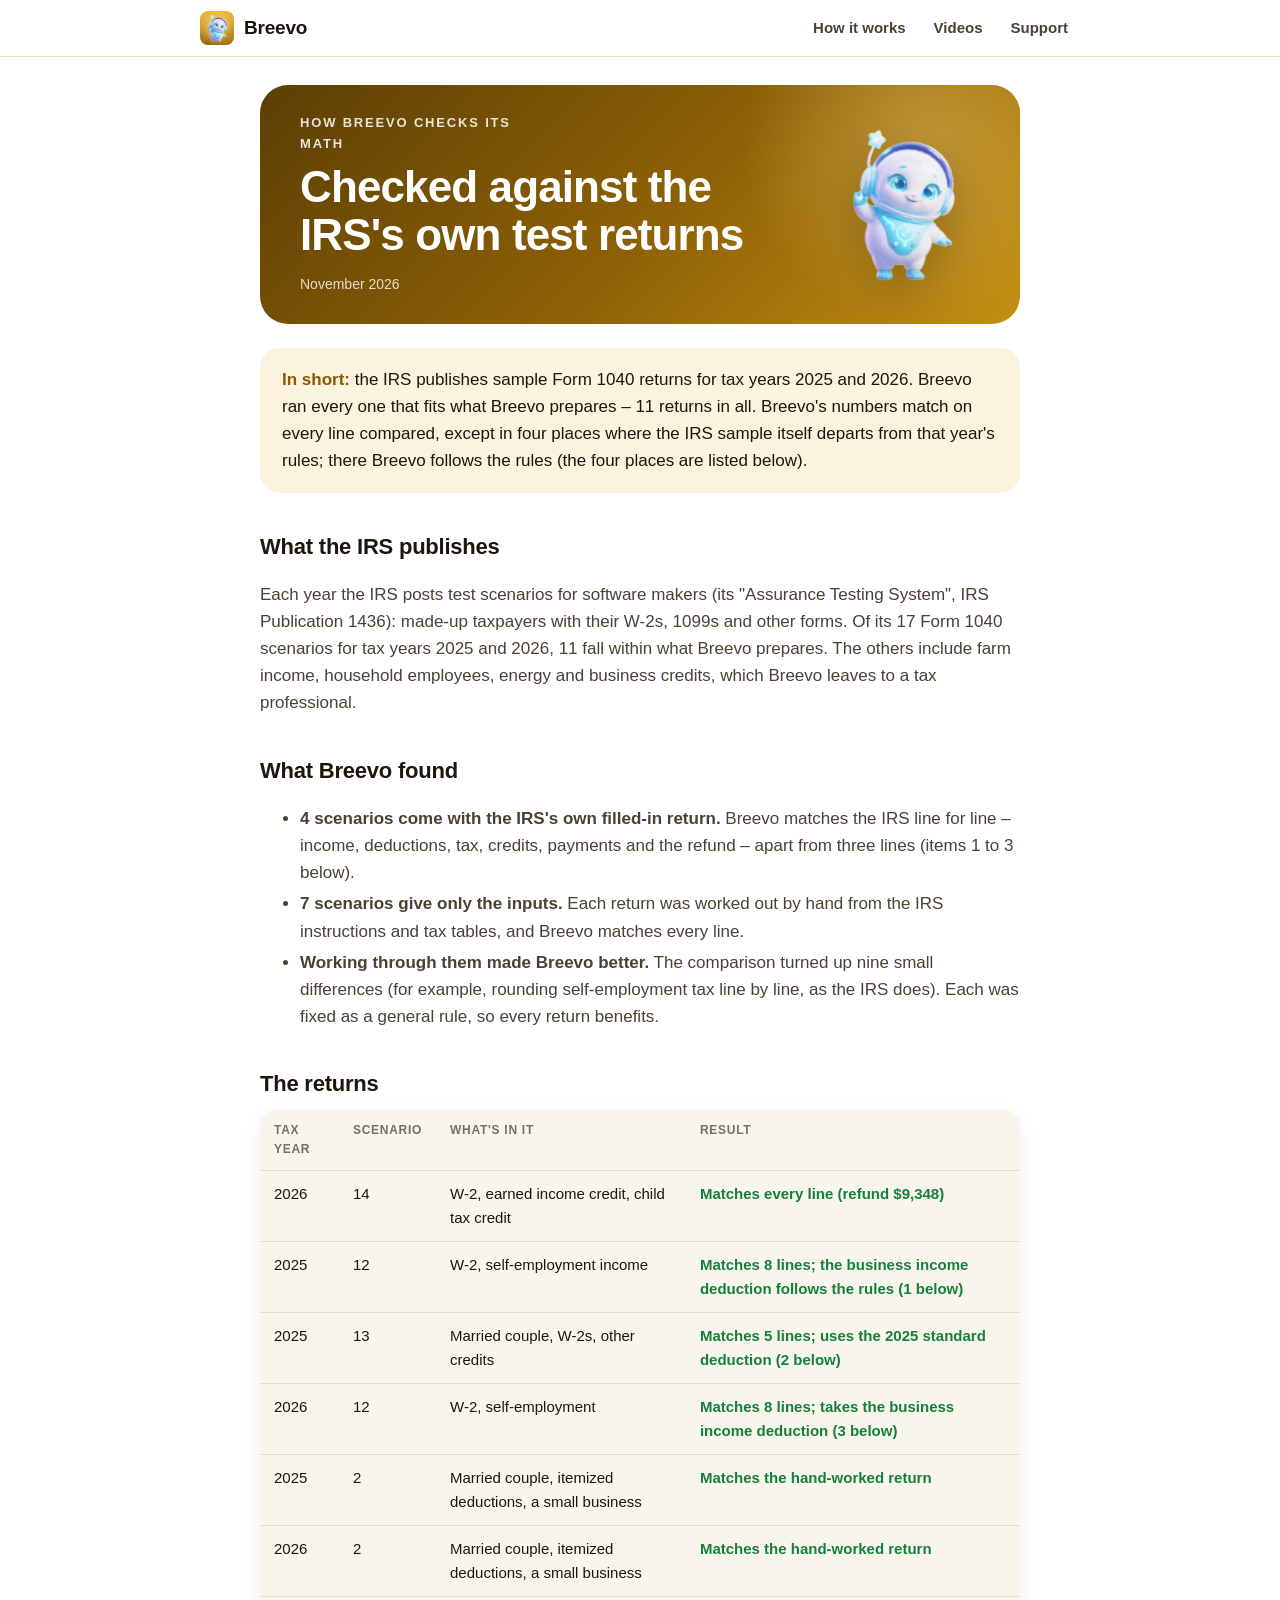
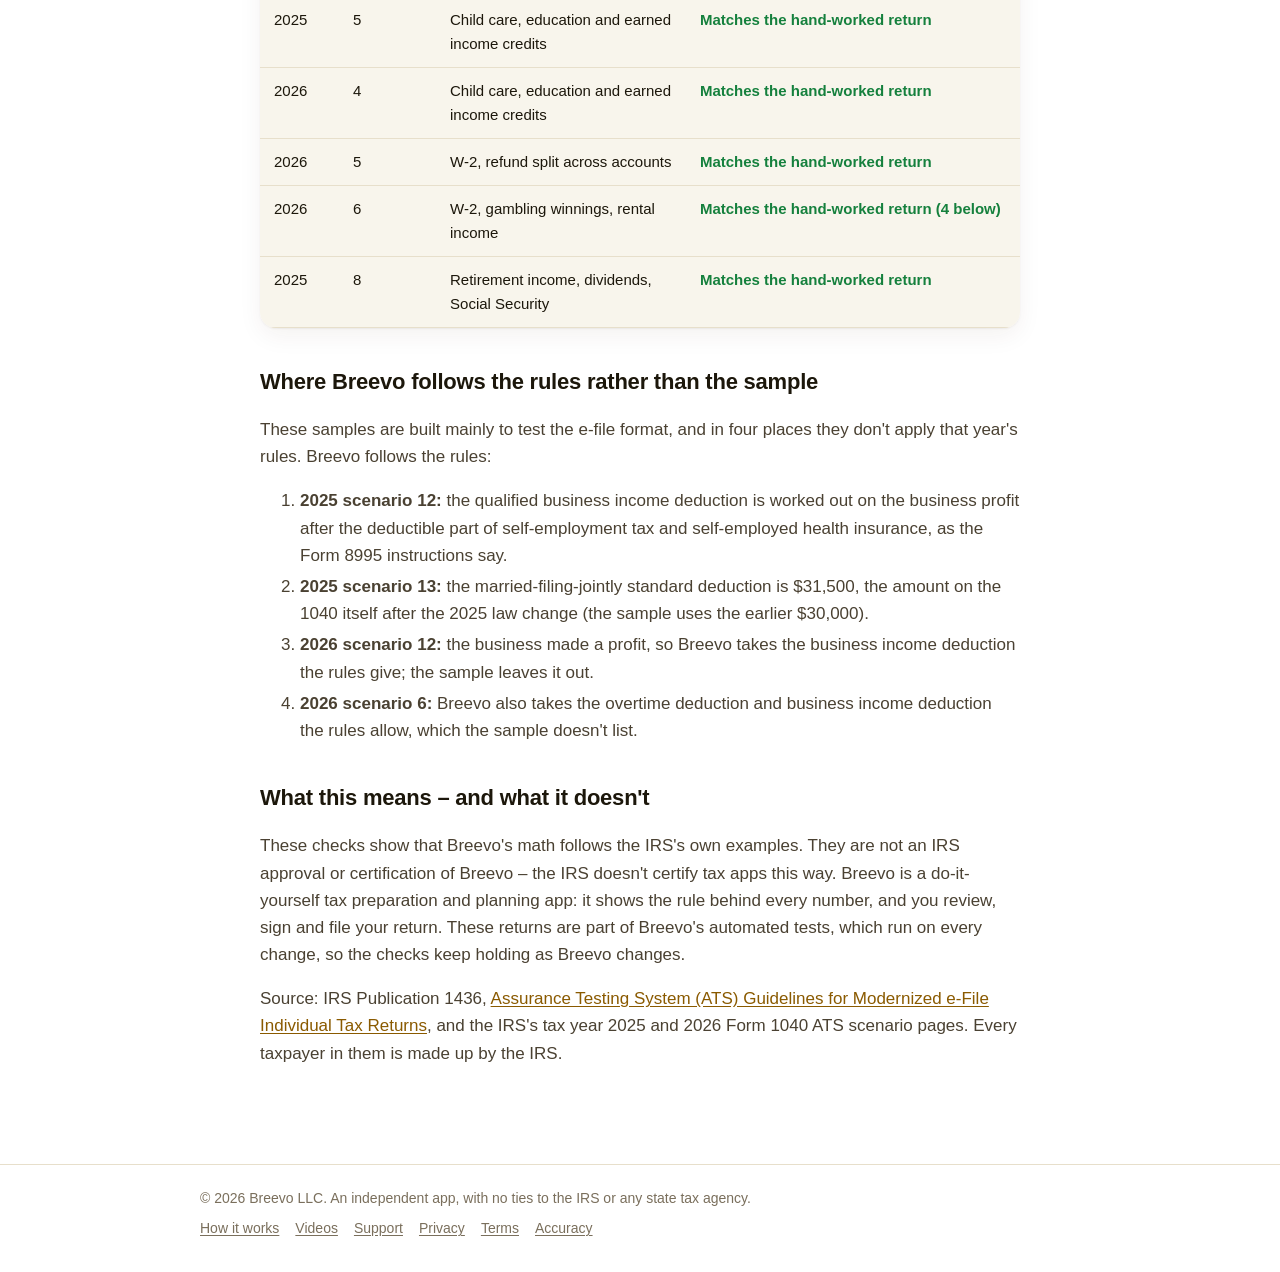
==== accuracy.html @ 798fedae "Breevo's website: breevo.si" ====
<!DOCTYPE html>
<html lang="en">
<head>
<meta charset="utf-8">
<title>Breevo – Checked against the IRS's own test returns</title>
<meta name="viewport" content="width=device-width, initial-scale=1, viewport-fit=cover">
<meta name="theme-color" content="#8F6206">
<link rel="icon" href="img/icon.png">
<link rel="apple-touch-icon" href="img/icon.png">
<link rel="stylesheet" href="site.css">
</head>
<body>
<header class="top"><div class="in">
  <a class="brand" href="./"><img src="img/icon.png" alt="">Breevo</a>
  <nav><a href="how.html">How it works</a><a href="videos.html">Videos</a><a href="support.html">Support</a></nav>
</div></header>

<main>
  <section class="hero small">
    <div>
      <p class="eyebrow">How Breevo checks its math</p>
      <h1>Checked against the IRS's own test returns</h1>
      <p class="meta">November 2026</p>
    </div>
    <img class="mascot" src="img/breevo-thumbsup.png" alt="Breevo giving a thumbs up">
  </section>
  <div class="doc">

  <div class="callout">
    <strong>In short:</strong> the IRS publishes sample Form 1040 returns for tax years 2025 and 2026. Breevo ran every
    one that fits what Breevo prepares – 11 returns in all. Breevo's numbers match on every line compared, except
    in four places where the IRS sample itself departs from that year's rules; there Breevo follows the rules
    (the four places are listed below).
  </div>

  <h2>What the IRS publishes</h2>
  <p>Each year the IRS posts test scenarios for software makers (its "Assurance Testing System", IRS Publication
  1436): made-up taxpayers with their W-2s, 1099s and other forms. Of its 17 Form 1040 scenarios for tax years 2025
  and 2026, 11 fall within what Breevo prepares. The others include farm income, household employees,
  energy and business credits, which Breevo leaves to a tax professional.</p>

  <h2>What Breevo found</h2>
  <ul>
    <li><strong>4 scenarios come with the IRS's own filled-in return.</strong> Breevo matches the IRS line for line –
      income, deductions, tax, credits, payments and the refund – apart from three lines (items 1 to 3 below).</li>
    <li><strong>7 scenarios give only the inputs.</strong> Each return was worked out by hand from the IRS
      instructions and tax tables, and Breevo matches every line.</li>
    <li><strong>Working through them made Breevo better.</strong> The comparison turned up nine small differences
      (for example, rounding self-employment tax line by line, as the IRS does). Each was fixed as a general rule,
      so every return benefits.</li>

  </ul>

  <h2>The returns</h2>
  <div class="wrap">
  <table>
    <tr><th>Tax year</th><th>Scenario</th><th>What's in it</th><th>Result</th></tr>
    <tr><td>2026</td><td>14</td><td>W-2, earned income credit, child tax credit</td><td class="ok">Matches every line (refund $9,348)</td></tr>
    <tr><td>2025</td><td>12</td><td>W-2, self-employment income</td><td class="ok">Matches 8 lines; the business income deduction follows the rules (1 below)</td></tr>
    <tr><td>2025</td><td>13</td><td>Married couple, W-2s, other credits</td><td class="ok">Matches 5 lines; uses the 2025 standard deduction (2 below)</td></tr>
    <tr><td>2026</td><td>12</td><td>W-2, self-employment</td><td class="ok">Matches 8 lines; takes the business income deduction (3 below)</td></tr>
    <tr><td>2025</td><td>2</td><td>Married couple, itemized deductions, a small business</td><td class="ok">Matches the hand-worked return</td></tr>
    <tr><td>2026</td><td>2</td><td>Married couple, itemized deductions, a small business</td><td class="ok">Matches the hand-worked return</td></tr>
    <tr><td>2025</td><td>5</td><td>Child care, education and earned income credits</td><td class="ok">Matches the hand-worked return</td></tr>
    <tr><td>2026</td><td>4</td><td>Child care, education and earned income credits</td><td class="ok">Matches the hand-worked return</td></tr>
    <tr><td>2026</td><td>5</td><td>W-2, refund split across accounts</td><td class="ok">Matches the hand-worked return</td></tr>
    <tr><td>2026</td><td>6</td><td>W-2, gambling winnings, rental income</td><td class="ok">Matches the hand-worked return (4 below)</td></tr>
    <tr><td>2025</td><td>8</td><td>Retirement income, dividends, Social Security</td><td class="ok">Matches the hand-worked return</td></tr>
  </table>
  </div>

  <h2>Where Breevo follows the rules rather than the sample</h2>
  <p>These samples are built mainly to test the e-file format, and in four places they don't apply that year's
  rules. Breevo follows the rules:</p>
  <ol>
    <li><strong>2025 scenario 12:</strong> the qualified business income deduction is worked out on the business
      profit after the deductible part of self-employment tax and self-employed health insurance, as the Form 8995
      instructions say.</li>
    <li><strong>2025 scenario 13:</strong> the married-filing-jointly standard deduction is $31,500, the amount on the
      1040 itself after the 2025 law change (the sample uses the earlier $30,000).</li>
    <li><strong>2026 scenario 12:</strong> the business made a profit, so Breevo takes the business income deduction
      the rules give; the sample leaves it out.</li>
    <li><strong>2026 scenario 6:</strong> Breevo also takes the overtime deduction and business income deduction the
      rules allow, which the sample doesn't list.</li>
  </ol>

  <h2>What this means – and what it doesn't</h2>
  <p>These checks show that Breevo's math follows the IRS's own examples. They are not an IRS approval or
  certification of Breevo – the IRS doesn't certify tax apps this way. Breevo is a do-it-yourself tax preparation and
  planning app: it shows the rule behind every number, and you review, sign and file your return. These returns are
  part of Breevo's automated tests, which run on every change, so the checks keep holding as Breevo changes.</p>

  <p>Source: IRS Publication 1436, <a href="https://www.irs.gov/pub/irs-pdf/p1436.pdf">Assurance Testing System
  (ATS) Guidelines for Modernized e-File Individual Tax Returns</a>, and the IRS's tax year 2025 and 2026 Form 1040
  ATS scenario pages. Every taxpayer in them is made up by the IRS.</p>
  </div>
</main>

<footer class="site"><div class="in">
  <span>© 2026 Breevo LLC. An independent app, with no ties to the IRS or any state tax agency.</span>
  <span class="links"><a href="how.html">How it works</a><a href="videos.html">Videos</a><a href="support.html">Support</a><a href="privacy.html">Privacy</a><a href="terms.html">Terms</a><a href="accuracy.html">Accuracy</a></span>
</div></footer>

</body>
</html>
---- site.css ----
/* Breevo's web pages (breevo.si), in the app's default look: Mustard Gold. Colors are the app's own
   (Theme.swift, palette "gold"): gold fills with dark text, a deep gold result card, warm cream cards. */
:root {
  --page: #FFFFFF;
  --card: #F8F5EC;
  --sunken: #EFEADC;
  --tint: #FBF3DD;
  --ink: #1C170B;
  --ink-2: #4A4132;
  --muted: #7A6F5C;
  --accent: #8A5A00;          /* links and small gold text */
  --brand: #E3A626;           /* buttons */
  --on-brand: #1F1503;
  --hero-1: #5C3F05; --hero-2: #8F6206; --hero-3: #C48F12;
  --on-hero: #FFFFFF;
  --line: #E7DFCB;
  --ok: #15803D;
  --shadow: 0 1px 2px rgba(60, 40, 0, .06), 0 8px 24px rgba(60, 40, 0, .06);
  color-scheme: light;
}
@media (prefers-color-scheme: dark) {
  :root {
    --page: #000000; --card: #1A1810; --sunken: #2A261A; --tint: #2A2310;
    --ink: #FBF8F0; --ink-2: #D9D2C2; --muted: #A69C88;
    --accent: #F5C04A; --brand: #E3A626; --on-brand: #1F1503;
    --line: #332D1E; --ok: #4ADE80;
    --shadow: none;
    color-scheme: dark;
  }
}

* { box-sizing: border-box; }
html { -webkit-text-size-adjust: 100%; }
body {
  margin: 0; background: var(--page); color: var(--ink);
  font: 17px/1.6 -apple-system, BlinkMacSystemFont, "SF Pro Text", "Segoe UI", Roboto, Helvetica, Arial, sans-serif;
}
a { color: var(--accent); text-underline-offset: 2px; }
img { max-width: 100%; }

/* Top bar */
.top {
  position: sticky; top: 0; z-index: 10;
  background: color-mix(in srgb, var(--page) 88%, transparent);
  -webkit-backdrop-filter: saturate(180%) blur(16px); backdrop-filter: saturate(180%) blur(16px);
  border-bottom: 1px solid var(--line);
}
.top .in {
  max-width: 920px; margin: 0 auto; display: flex; align-items: center; justify-content: space-between; gap: 16px;
  padding: 10px max(20px, env(safe-area-inset-right)) 10px max(20px, env(safe-area-inset-left));
}
.brand { display: flex; align-items: center; gap: 10px; color: var(--ink); text-decoration: none; font-weight: 700; font-size: 19px; letter-spacing: -.01em; }
.brand img { width: 34px; height: 34px; border-radius: 8px; }
nav { display: flex; gap: 4px; flex-wrap: wrap; }
nav a { color: var(--ink-2); text-decoration: none; font-size: 15px; font-weight: 600; padding: 6px 12px; border-radius: 999px; }
nav a:hover { background: var(--card); }
nav a[aria-current="page"] { background: var(--tint); color: var(--accent); }

main { max-width: 920px; margin: 0 auto; padding: 28px max(20px, env(safe-area-inset-right)) 56px max(20px, env(safe-area-inset-left)); }

/* The gold hero card, like the app's result card, with Breevo beside it */
.hero {
  position: relative; overflow: hidden; border-radius: 28px; color: var(--on-hero);
  background: linear-gradient(135deg, var(--hero-1) 0%, var(--hero-2) 55%, var(--hero-3) 100%);
  display: grid; grid-template-columns: 1fr auto; align-items: center; gap: 8px;
  padding: 36px 36px 36px 40px; min-height: 260px;
}
.hero::after {   /* a soft light in the corner */
  content: ""; position: absolute; right: -80px; top: -120px; width: 360px; height: 360px; border-radius: 50%;
  background: radial-gradient(circle, rgba(255, 220, 140, .35), rgba(255, 220, 140, 0) 70%); pointer-events: none;
}
.hero .eyebrow { font-size: 13px; font-weight: 700; letter-spacing: .14em; text-transform: uppercase; opacity: .85; margin: 0 0 8px; }
.hero h1 { font-size: clamp(30px, 5vw, 44px); line-height: 1.1; letter-spacing: -.02em; margin: 0 0 12px; text-wrap: balance; }
.hero p { margin: 0; font-size: 18px; opacity: .92; max-width: 34ch; }
.hero .mascot { width: clamp(150px, 26vw, 230px); height: auto; position: relative; z-index: 1; filter: drop-shadow(0 12px 24px rgba(0,0,0,.25)); }
.hero.small { min-height: 200px; padding-top: 28px; padding-bottom: 28px; }
.hero.small .mascot { width: clamp(120px, 20vw, 170px); }
.hero .meta { margin-top: 14px; font-size: 14px; opacity: .8; }
@media (max-width: 560px) {
  .hero { grid-template-columns: 1fr; padding: 28px 24px 0; text-align: left; }
  .hero .mascot { justify-self: center; width: 170px; margin-top: 8px; }
  .hero.small .mascot { width: 130px; }
}

/* Buttons */
.btn {
  display: inline-flex; align-items: center; gap: 8px; text-decoration: none; font-weight: 700; font-size: 16px;
  background: var(--brand); color: var(--on-brand); padding: 12px 20px; border-radius: 999px;
}
.btn.light { background: rgba(255,255,255,.18); color: #fff; }
.hero .actions { margin-top: 20px; display: flex; gap: 10px; flex-wrap: wrap; }

/* Cards and sections */
.card { background: var(--card); border-radius: 20px; padding: 22px 24px; box-shadow: var(--shadow); }
.callout { background: var(--tint); border-radius: 20px; padding: 18px 22px; margin: 24px 0; }
.callout strong { color: var(--accent); }
.grid { display: grid; grid-template-columns: repeat(auto-fit, minmax(240px, 1fr)); gap: 14px; margin: 24px 0; }
.grid .card h3 { margin: 0 0 6px; font-size: 18px; }
.grid .card p { margin: 0; color: var(--ink-2); font-size: 15px; }
.eyebrow-dark { font-size: 13px; font-weight: 700; letter-spacing: .12em; text-transform: uppercase; color: var(--muted); margin: 36px 0 12px; }

/* Long pages (privacy, terms, accuracy) */
.doc { max-width: 720px; margin: 0 auto; }
.doc h2 { font-size: 22px; letter-spacing: -.01em; margin: 36px 0 8px; }
.doc p, .doc li { color: var(--ink-2); }
.doc li { margin: 4px 0; }

/* Questions and answers */
details { background: var(--card); border-radius: 16px; padding: 0 20px; margin: 10px 0; }
summary { cursor: pointer; list-style: none; font-weight: 650; padding: 16px 28px 16px 0; position: relative; }
summary::-webkit-details-marker { display: none; }
summary::after { content: "+"; position: absolute; right: 0; top: 13px; font-size: 22px; color: var(--accent); font-weight: 500; }
details[open] summary::after { content: "–"; }
details p { margin: 0 0 16px; color: var(--ink-2); }

/* Tables (accuracy page) */
.wrap { overflow-x: auto; border-radius: 16px; box-shadow: var(--shadow); }
table { border-collapse: collapse; width: 100%; background: var(--card); font-size: 15px; }
th, td { text-align: left; padding: 11px 14px; border-bottom: 1px solid var(--line); vertical-align: top; }
th { color: var(--muted); font-weight: 650; font-size: 12px; text-transform: uppercase; letter-spacing: .06em; }
td.ok { color: var(--ok); font-weight: 650; }

/* Footer */
footer.site { border-top: 1px solid var(--line); margin-top: 24px; }
footer.site .in {
  max-width: 920px; margin: 0 auto; color: var(--muted); font-size: 14px; display: flex; flex-wrap: wrap; gap: 8px 24px;
  justify-content: space-between; padding: 22px max(20px, env(safe-area-inset-right)) 32px max(20px, env(safe-area-inset-left));
}
footer.site a { color: var(--muted); }
footer.site .links { display: flex; gap: 16px; flex-wrap: wrap; }

/* A warm light behind Breevo on the gold card */
.hero .stage { position: relative; display: grid; place-items: center; }
.hero .stage::before {
  content: ""; position: absolute; width: 120%; aspect-ratio: 1; border-radius: 50%;
  background: radial-gradient(circle, rgba(255, 236, 170, .55) 0%, rgba(255, 214, 120, .18) 40%, rgba(255, 214, 120, 0) 68%);
}
.hero .spark { position: absolute; color: #FFE7A3; opacity: .9; font-size: 18px; }

/* Icons in tinted squares, like the app's cards */
.icon { width: 44px; height: 44px; border-radius: 13px; background: var(--tint); color: var(--accent); display: grid; place-items: center; margin-bottom: 12px; }
.icon svg { width: 24px; height: 24px; }

/* The app's own screens */
.screens { display: grid; grid-template-columns: repeat(3, 1fr); gap: 22px; margin: 8px 0 0; }
.screens figure { margin: 0; text-align: center; }
.phone {
  border-radius: 38px; overflow: hidden; border: 7px solid #15110A; background: #15110A;
  box-shadow: 0 2px 4px rgba(40, 25, 0, .10), 0 24px 48px rgba(90, 60, 0, .16);
  aspect-ratio: 600 / 1303; max-width: 260px; margin: 0 auto;
}
.phone img { display: block; width: 100%; height: 100%; object-fit: cover; object-position: top; }
.screens figcaption { margin-top: 14px; font-weight: 650; }
.screens figcaption span { display: block; font-weight: 400; color: var(--muted); font-size: 15px; }
@media (max-width: 720px) {
  .screens { grid-template-columns: none; grid-auto-flow: column; grid-auto-columns: 62%; overflow-x: auto;
             scroll-snap-type: x mandatory; padding: 4px 4px 12px; margin: 0 -4px; }
  .screens figure { scroll-snap-align: center; }
}

/* The app's privacy promise */
.promise { display: flex; gap: 14px; align-items: flex-start; background: color-mix(in srgb, var(--ok) 10%, var(--page));
           border-radius: 20px; padding: 18px 22px; margin: 28px 0; }
.promise svg { flex: none; width: 26px; height: 26px; color: var(--ok); margin-top: 2px; }
.promise strong { color: var(--ok); display: block; font-size: 17px; }
.promise p { margin: 2px 0 0; color: var(--ink-2); }

/* Long pages: the gold card lines up with the text below it */
.hero.small { max-width: 760px; margin: 0 auto; }
.doc { max-width: 760px; }

/* Phones: the menu stays on one line */
@media (max-width: 480px) {
  .top .in { padding-top: 8px; padding-bottom: 8px; gap: 8px; }
  .brand { font-size: 17px; gap: 8px; }
  .brand img { width: 30px; height: 30px; }
  nav { flex-wrap: nowrap; gap: 2px; }
  nav a { font-size: 14px; padding: 6px 10px; }
  main { padding-top: 18px; }
}

/* Home page */
.hero.big { min-height: 440px; padding: 48px 48px 48px 52px; }
.hero.big h1 { font-size: clamp(34px, 6vw, 58px); max-width: 13ch; }
.hero.big p { font-size: 19px; max-width: 36ch; }
.hero.big .mascot { width: clamp(180px, 30vw, 300px); }
.soon {
  display: inline-flex; align-items: center; gap: 10px; background: #000; color: #fff; text-decoration: none;
  border-radius: 14px; padding: 10px 18px 10px 16px; line-height: 1.15; border: 1px solid rgba(255,255,255,.25);
}
.soon small { display: block; font-size: 11px; opacity: .8; letter-spacing: .02em; }
.soon b { font-size: 19px; font-weight: 650; letter-spacing: -.01em; }
.soon svg { width: 22px; height: 22px; }
.pills { display: flex; flex-wrap: wrap; gap: 8px; margin-top: 18px; }
.pills span { font-size: 13px; font-weight: 650; padding: 6px 12px; border-radius: 999px; background: rgba(255,255,255,.16); }
.section-title { font-size: clamp(26px, 4vw, 36px); letter-spacing: -.02em; line-height: 1.15; margin: 64px 0 8px; text-wrap: balance; }
.section-sub { color: var(--muted); margin: 0 0 28px; font-size: 18px; max-width: 52ch; }
.band { display: grid; grid-template-columns: auto 1fr; gap: 28px; align-items: center; background: var(--card);
        border-radius: 28px; padding: 32px 36px; margin-top: 56px; box-shadow: var(--shadow); }
.band img { width: 170px; height: auto; }
.band h2 { font-size: clamp(24px, 3.5vw, 32px); letter-spacing: -.02em; margin: 0 0 10px; line-height: 1.15; }
.band ul { list-style: none; padding: 0; margin: 0; display: grid; gap: 10px; }
.band li { display: flex; gap: 10px; color: var(--ink-2); }
.band li::before { content: ""; flex: none; width: 20px; height: 20px; margin-top: 3px; border-radius: 50%;
  background: var(--ok) url("data:image/svg+xml,%3Csvg xmlns='http://www.w3.org/2000/svg' viewBox='0 0 20 20'%3E%3Cpath d='M5.5 10.5l3 3 6-6.5' fill='none' stroke='white' stroke-width='2.2' stroke-linecap='round' stroke-linejoin='round'/%3E%3C/svg%3E") center/20px no-repeat; }
.band li b { color: var(--ink); }
.band.gold { background: linear-gradient(135deg, var(--hero-1), var(--hero-2) 55%, var(--hero-3)); color: var(--on-hero); }
.band.gold p { opacity: .92; margin: 0 0 18px; }
.ending { text-align: center; margin: 64px auto 8px; max-width: 560px; }
.ending img { width: 150px; }
.ending h2 { font-size: clamp(26px, 4vw, 34px); letter-spacing: -.02em; margin: 8px 0 8px; }
.ending p { color: var(--muted); margin: 0 0 18px; }
@media (max-width: 640px) {
  .hero.big { padding: 32px 24px 0; min-height: 0; }
  .band { grid-template-columns: 1fr; padding: 26px 22px; text-align: left; }
  .band img { width: 130px; justify-self: center; }
}

/* Videos (videos.html, and the main video on the home page) */
.reel { display: grid; grid-template-columns: minmax(0, 300px) 1fr; gap: 40px; align-items: center; }
.reel video, .clip video {
  display: block; width: 100%; aspect-ratio: 9 / 16; object-fit: cover; background: var(--sunken);
  border-radius: 24px; box-shadow: 0 2px 4px rgba(40, 25, 0, .10), 0 24px 48px rgba(90, 60, 0, .16);
}
.reel h1, .reel h2 { font-size: clamp(30px, 5vw, 46px); line-height: 1.1; letter-spacing: -.02em; margin: 0 0 12px; text-wrap: balance; }
.reel p { color: var(--ink-2); margin: 0 0 20px; max-width: 40ch; }
.reel .eyebrow-dark { margin: 0 0 8px; color: var(--accent); }
.reel .row { display: flex; flex-wrap: wrap; gap: 10px; align-items: center; }
.reel-video { display: grid; justify-items: center; gap: 10px; min-width: 0; }
.other-voice { font: inherit; font-size: 14px; font-weight: 600; border: 0; background: none; padding: 4px 8px; cursor: pointer;
               color: var(--muted); text-decoration: underline; text-decoration-color: var(--line); text-underline-offset: 3px; }
.other-voice:hover { color: var(--accent); text-decoration-color: currentColor; }
button.share { font: inherit; font-size: 14px; font-weight: 650; border: 0; border-radius: 999px; padding: 7px 14px;
               background: var(--tint); color: var(--accent); cursor: pointer; }
button.share.big { display: block; font-size: 16px; padding: 12px 20px; background: var(--brand); color: var(--on-brand); }
.clips { display: grid; grid-template-columns: repeat(auto-fill, minmax(190px, 1fr)); gap: 36px 22px; }
.clip { scroll-margin-top: 80px; border-radius: 28px; }
.clip video { border-radius: 20px; }
.clip h3 { font-size: 18px; line-height: 1.25; letter-spacing: -.01em; margin: 14px 0 4px; text-wrap: balance; }
.clip p { color: var(--muted); font-size: 15px; line-height: 1.45; margin: 0 0 10px; }
.clip.picked { outline: 3px solid var(--brand); outline-offset: 10px; }
.watch { margin-top: 64px; }
@media (max-width: 640px) {
  .reel { grid-template-columns: 1fr; gap: 24px; }
  .reel video { max-width: 280px; margin: 0 auto; }
  .reel-video { width: 100%; }
  .clips { grid-template-columns: repeat(2, minmax(0, 1fr)); gap: 28px 14px; }
  .clip h3 { font-size: 16px; }
  .clip p { font-size: 14px; }
  button.share { font-size: 13px; padding: 6px 12px; }
}

/* How it works (how.html) */
.steps { padding-left: 0; list-style: none; counter-reset: step; display: grid; gap: 12px; margin: 12px 0 0; }
.steps li { counter-increment: step; display: grid; grid-template-columns: 34px 1fr; gap: 12px; align-items: start; margin: 0; }
.steps li::before { content: counter(step); width: 30px; height: 30px; border-radius: 50%; display: grid; place-items: center;
                    background: var(--brand); color: var(--on-brand); font-weight: 700; font-size: 15px; margin-top: 1px; }
.steps b, .ticks b { color: var(--ink); }
.ticks { list-style: none; padding: 0; margin: 12px 0 0; display: grid; gap: 10px; }
.ticks li { display: flex; gap: 10px; margin: 0; }
.ticks li::before { content: ""; flex: none; width: 20px; height: 20px; margin-top: 4px; border-radius: 50%;
  background: var(--ok) url("data:image/svg+xml,%3Csvg xmlns='http://www.w3.org/2000/svg' viewBox='0 0 20 20'%3E%3Cpath d='M5.5 10.5l3 3 6-6.5' fill='none' stroke='white' stroke-width='2.2' stroke-linecap='round' stroke-linejoin='round'/%3E%3C/svg%3E") center/20px no-repeat; }
.check { display: grid; grid-template-columns: repeat(auto-fit, minmax(240px, 1fr)); gap: 14px; margin: 16px 0; }
.check h3 { margin: 0 0 6px; font-size: 18px; }
.check p { margin: 0; font-size: 15px; }
.band .btn { margin-top: 18px; }
/* Phones: the menu stays on one line - the name hides beside the icon when space is short */
@media (max-width: 400px) { .brand { font-size: 0; gap: 0; } nav a { padding: 6px 9px; } }
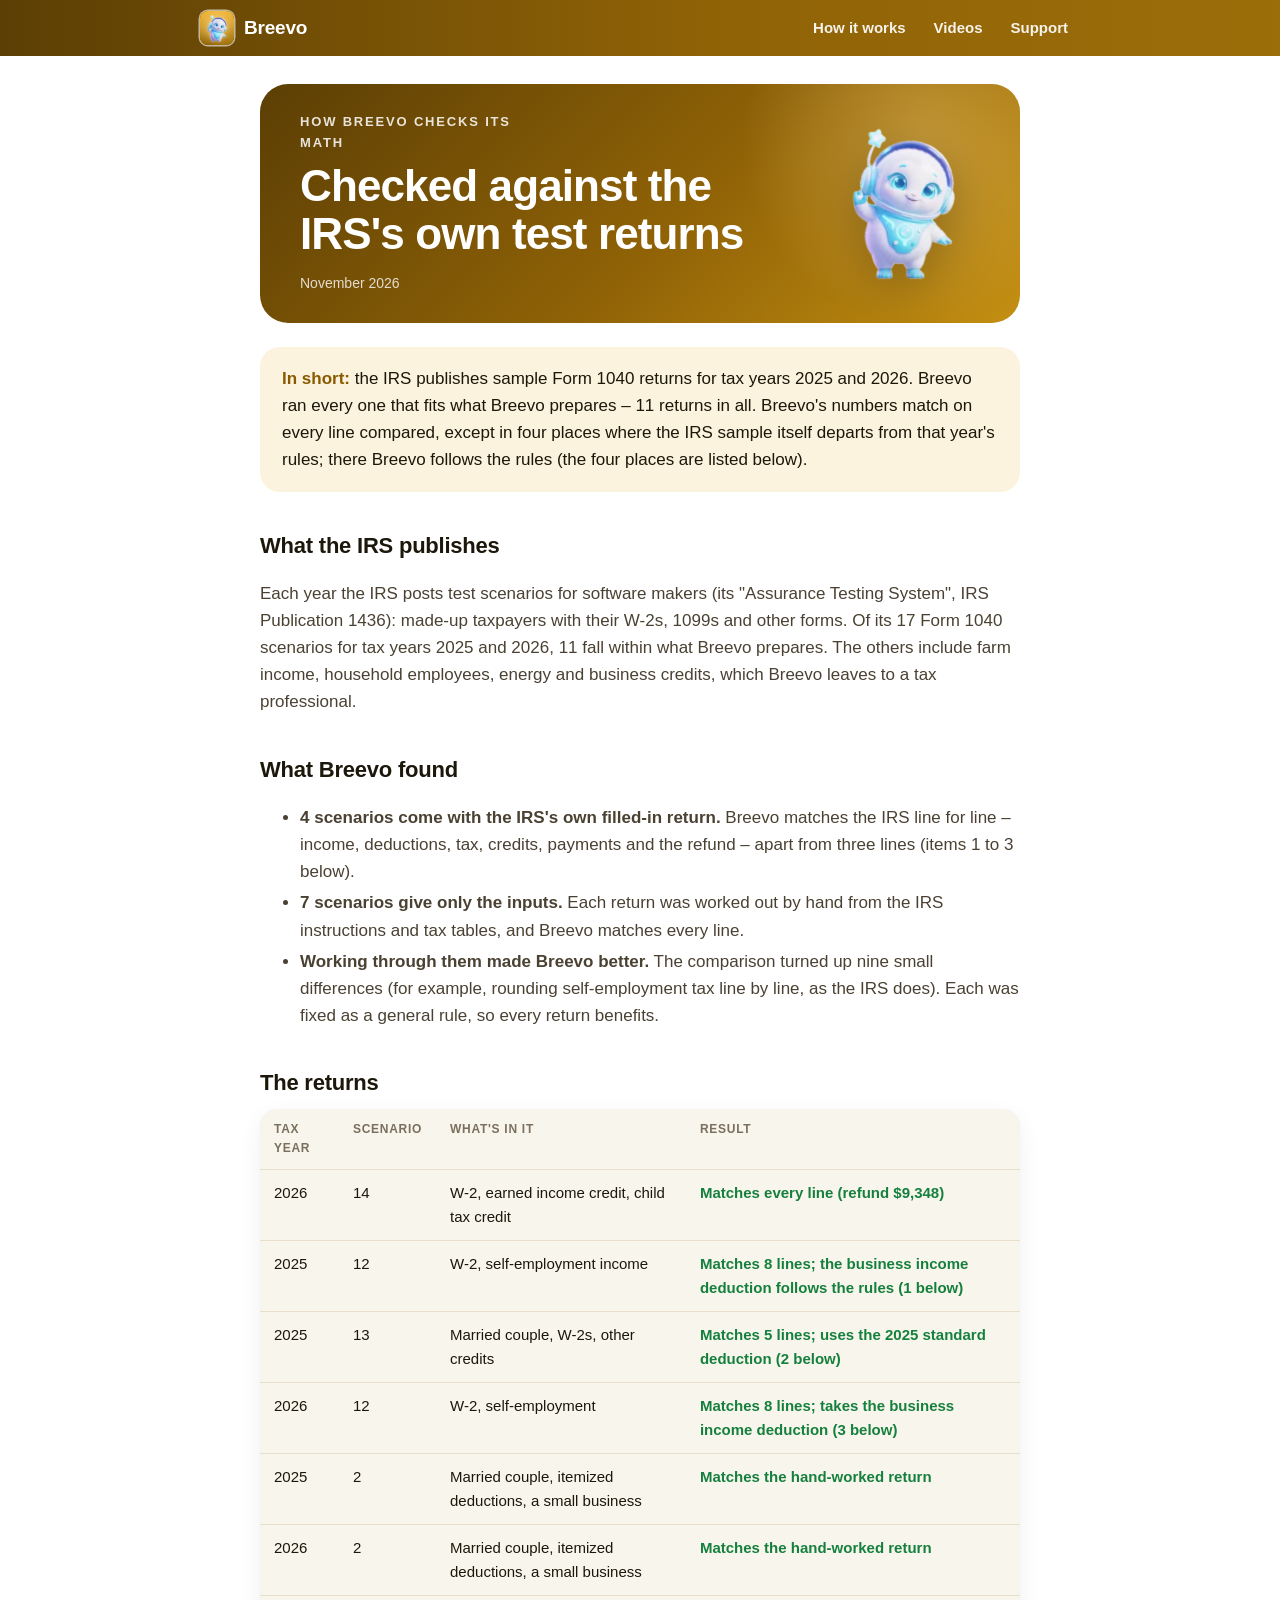
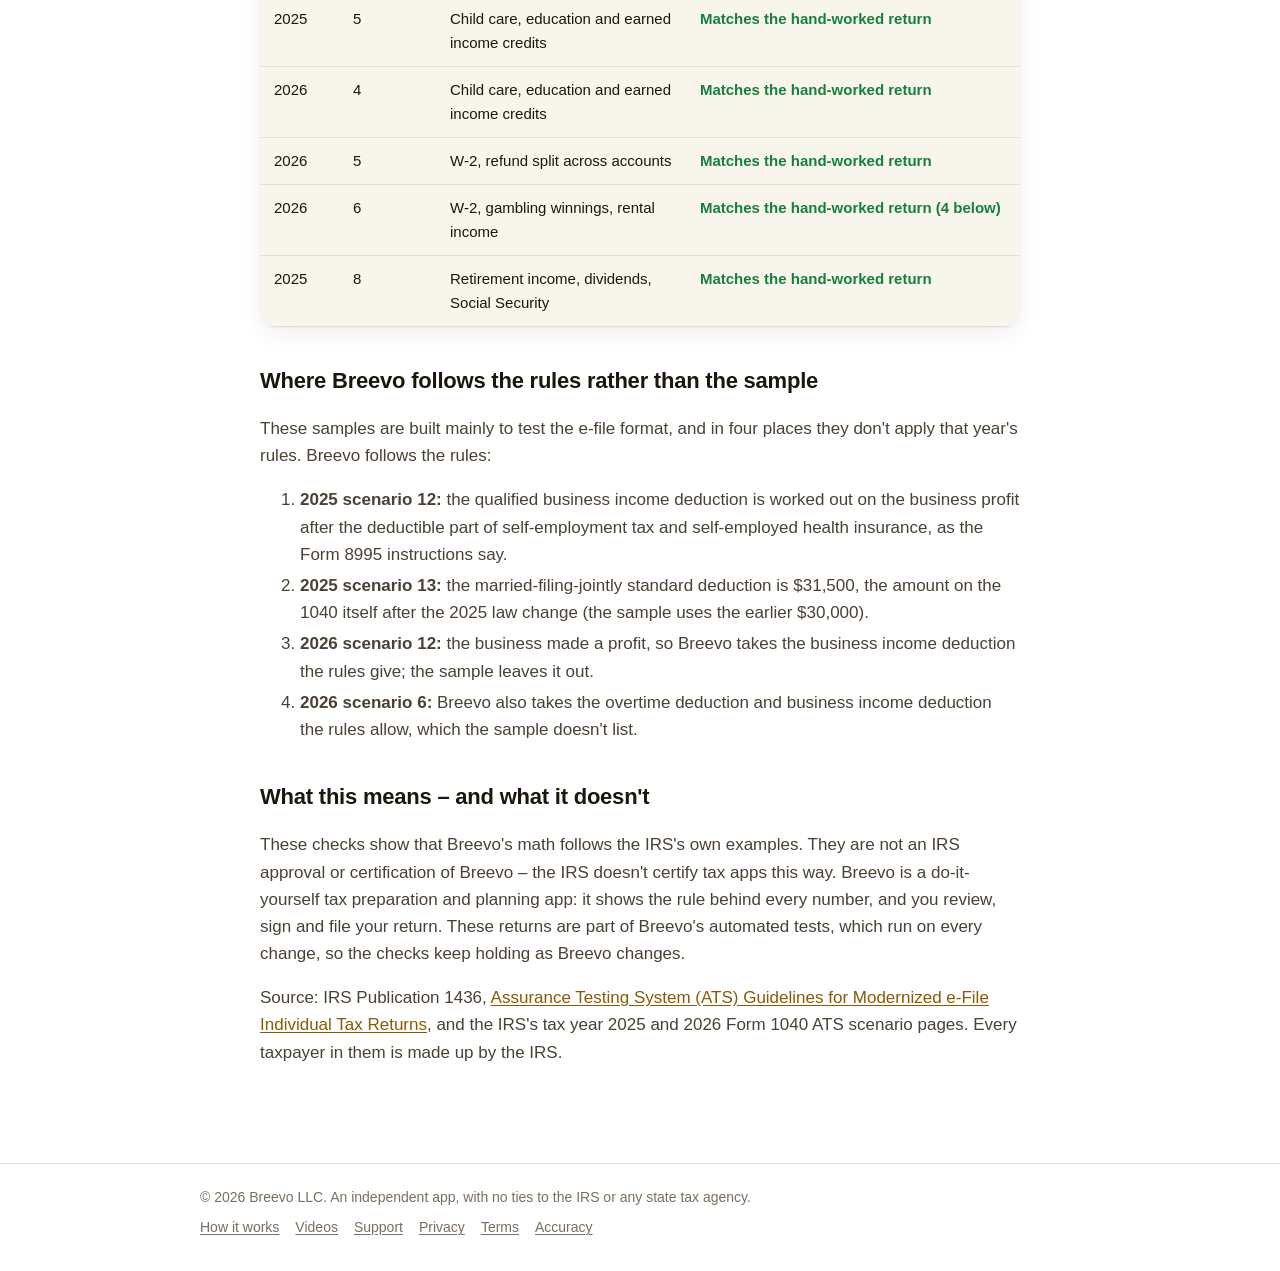
==== commit ce958f65: "Versioned style and script links" ====
--- a/accuracy.html
+++ b/accuracy.html
@@ -7,7 +7,7 @@
 <meta name="theme-color" content="#8F6206">
 <link rel="icon" href="img/icon.png">
 <link rel="apple-touch-icon" href="img/icon.png">
-<link rel="stylesheet" href="site.css">
+<link rel="stylesheet" href="site.css?v=d3fd640f">
 </head>
 <body>
 <header class="top"><div class="in">
--- a/site.css
+++ b/site.css
@@ -41,20 +41,19 @@
 /* Top bar */
 .top {
   position: sticky; top: 0; z-index: 10;
-  background: color-mix(in srgb, var(--page) 88%, transparent);
-  -webkit-backdrop-filter: saturate(180%) blur(16px); backdrop-filter: saturate(180%) blur(16px);
-  border-bottom: 1px solid var(--line);
+  /* The hero card's mustard gradient, dark to light, stopping where white text still reads clearly (4.5:1). */
+  background: linear-gradient(90deg, var(--hero-1) 0%, var(--hero-2) 55%, #9C6E0A 100%); color: var(--on-hero);
 }
 .top .in {
   max-width: 920px; margin: 0 auto; display: flex; align-items: center; justify-content: space-between; gap: 16px;
   padding: 10px max(20px, env(safe-area-inset-right)) 10px max(20px, env(safe-area-inset-left));
 }
-.brand { display: flex; align-items: center; gap: 10px; color: var(--ink); text-decoration: none; font-weight: 700; font-size: 19px; letter-spacing: -.01em; }
-.brand img { width: 34px; height: 34px; border-radius: 8px; }
+.brand { display: flex; align-items: center; gap: 10px; color: var(--on-hero); text-decoration: none; font-weight: 700; font-size: 19px; letter-spacing: -.01em; }
+.brand img { width: 34px; height: 34px; border-radius: 8px; box-shadow: 0 0 0 1.5px rgba(255,255,255,.6); }
 nav { display: flex; gap: 4px; flex-wrap: wrap; }
-nav a { color: var(--ink-2); text-decoration: none; font-size: 15px; font-weight: 600; padding: 6px 12px; border-radius: 999px; }
-nav a:hover { background: var(--card); }
-nav a[aria-current="page"] { background: var(--tint); color: var(--accent); }
+nav a { color: rgba(255,255,255,.92); text-decoration: none; font-size: 15px; font-weight: 600; padding: 6px 12px; border-radius: 999px; }
+nav a:hover { background: rgba(255,255,255,.14); }
+nav a[aria-current="page"] { background: rgba(255,255,255,.22); color: #fff; }
 
 main { max-width: 920px; margin: 0 auto; padding: 28px max(20px, env(safe-area-inset-right)) 56px max(20px, env(safe-area-inset-left)); }
 
@@ -184,6 +183,8 @@
 .hero.big h1 { font-size: clamp(34px, 6vw, 58px); max-width: 13ch; }
 .hero.big p { font-size: 19px; max-width: 36ch; }
 .hero.big .mascot { width: clamp(180px, 30vw, 300px); }
+.hero.big p.wordmark { font-size: clamp(26px, 3.4vw, 34px); font-weight: 800; letter-spacing: -.02em; line-height: 1; margin: 0 0 18px; display: flex; align-items: center; gap: 12px; }
+.hero.big p.wordmark img { width: 44px; height: 44px; border-radius: 11px; box-shadow: 0 0 0 1.5px rgba(255,255,255,.55), 0 4px 14px rgba(0,0,0,.25); }
 .soon {
   display: inline-flex; align-items: center; gap: 10px; background: #000; color: #fff; text-decoration: none;
   border-radius: 14px; padding: 10px 18px 10px 16px; line-height: 1.15; border: 1px solid rgba(255,255,255,.25);
